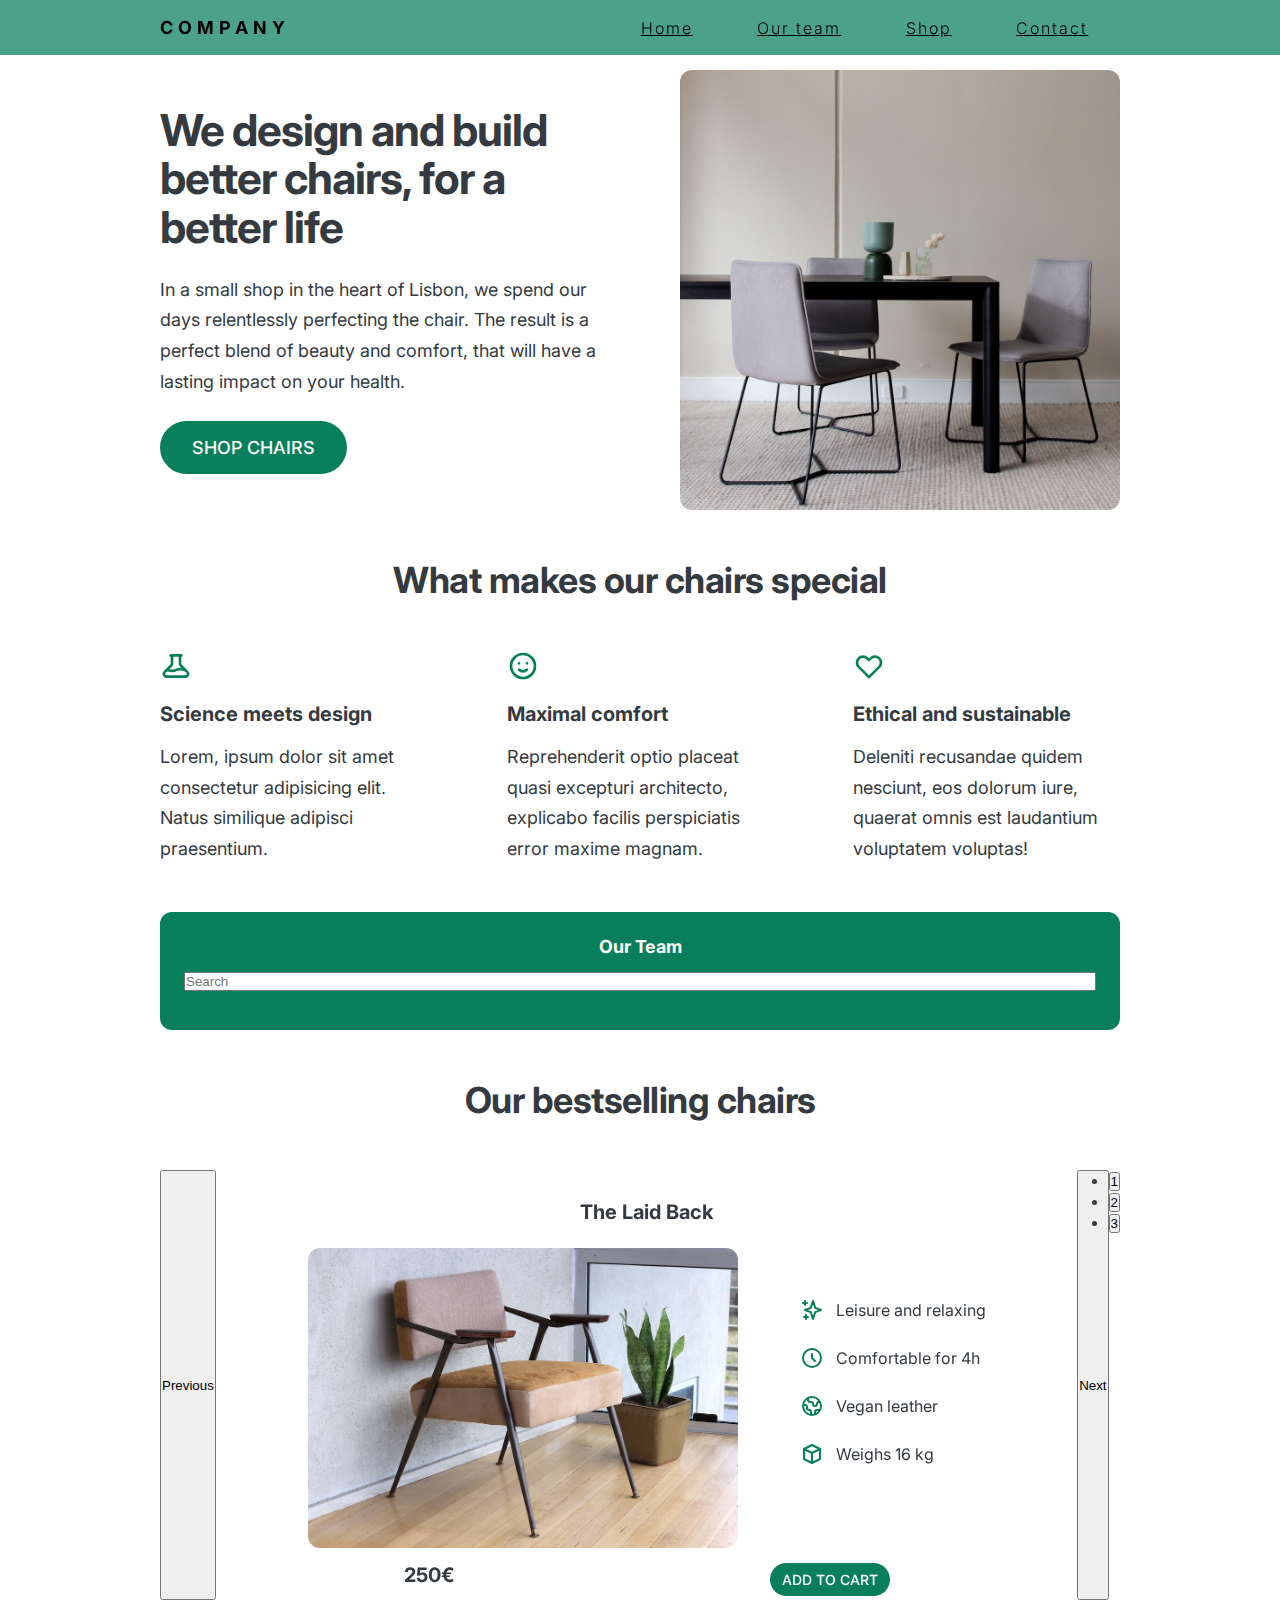
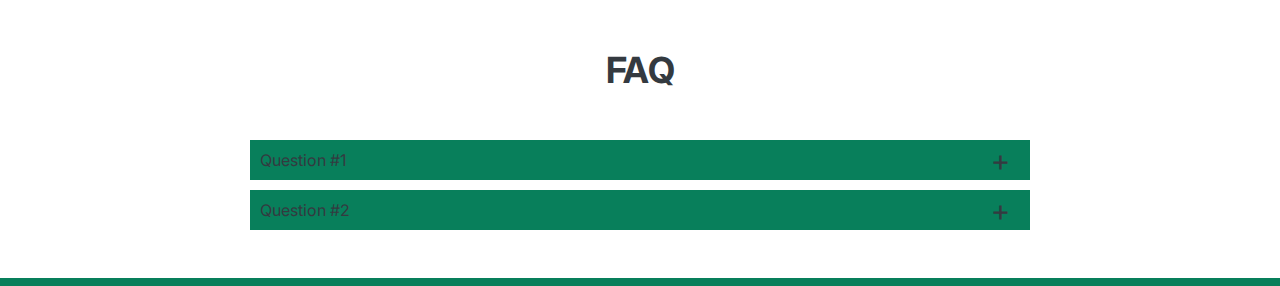
==== index.html @ be078043 "Add files via upload" ====
<!DOCTYPE html>
<html lang="en">
  <head>
    <meta charset="UTF-8" />
    <meta http-equiv="X-UA-Compatible" content="IE=edge" />
    <meta name="viewport" content="width=device-width, initial-scale=1.0" />

    <link rel="preconnect" href="https://fonts.googleapis.com" />
    <link rel="preconnect" href="https://fonts.gstatic.com" crossorigin />
    <link
      href="https://fonts.googleapis.com/css2?family=Inter:wght@400;500;700&display=swap"
      rel="stylesheet"
    />
    <link rel="stylesheet" type="text/css" href="slick.css" />
    <link
      href="https://kenwheeler.github.io/slick/slick/slick-theme.css"
      rel="stylesheet"
    />
    <link rel="stylesheet" href="style.css" />
    <link
      rel="stylesheet"
      href="https://cdnjs.cloudflare.com/ajax/libs/font-awesome/6.0.0/css/all.min.css"
    />
    <link rel="stylesheet" href="css/reset.css">
    <title>Chair Shop</title>
  </head>
  <body>
    <nav>
      <div class="logo" id="logo">
        <h4>COMPANY</h4>
      </div>
      <ul class="nav-links">
        <li>
          <a href="index.html">Home</a>
        </li>
        <li>
          <a href="#our-team">Our team</a>
        </li>
        <li>
          <a href="#slick">Shop</a>
        </li>
        <li>
          <a href="contact.html">Contact</a>
        </li>
      </ul>
      <div class="burger">
        <div class="line1"></div>
        <div class="line2"></div>
        <div class="line3"></div>
      </div>
    </nav>
    <div class="container">
      <header>
        <div class="header-text-box">
          <h1>We design and build better chairs, for a better life</h1>
          <p class="header-text">
            In a small shop in the heart of Lisbon, we spend our days
            relentlessly perfecting the chair. The result is a perfect blend of
            beauty and comfort, that will have a lasting impact on your health.
          </p>
          <a class="btn btn--big" href="#">Shop chairs</a>
        </div>
        <img src="hero.jpg" alt="Photo" />
      </header>

      <section>
        <h2>What makes our chairs special</h2>
        <div class="grid-3-cols">
          <div>
            <svg
              xmlns="http://www.w3.org/2000/svg"
              class="features-icon"
              fill="none"
              viewBox="0 0 24 24"
              stroke="currentColor"
            >
              <path
                stroke-linecap="round"
                stroke-linejoin="round"
                stroke-width="2"
                d="M19.428 15.428a2 2 0 00-1.022-.547l-2.387-.477a6 6 0 00-3.86.517l-.318.158a6 6 0 01-3.86.517L6.05 15.21a2 2 0 00-1.806.547M8 4h8l-1 1v5.172a2 2 0 00.586 1.414l5 5c1.26 1.26.367 3.414-1.415 3.414H4.828c-1.782 0-2.674-2.154-1.414-3.414l5-5A2 2 0 009 10.172V5L8 4z"
              />
            </svg>
            <p class="features-title"><strong>Science meets design</strong></p>
            <p class="features-text">
              Lorem, ipsum dolor sit amet consectetur adipisicing elit. Natus
              similique adipisci praesentium.
            </p>
          </div>

          <div>
            <svg
              xmlns="http://www.w3.org/2000/svg"
              class="features-icon"
              fill="none"
              viewBox="0 0 24 24"
              stroke="currentColor"
            >
              <path
                stroke-linecap="round"
                stroke-linejoin="round"
                stroke-width="2"
                d="M14.828 14.828a4 4 0 01-5.656 0M9 10h.01M15 10h.01M21 12a9 9 0 11-18 0 9 9 0 0118 0z"
              />
            </svg>
            <p class="features-title">
              <strong>Maximal comfort</strong>
            </p>
            <p class="features-text">
              Reprehenderit optio placeat quasi excepturi architecto, explicabo
              facilis perspiciatis error maxime magnam.
            </p>
          </div>

          <div>
            <svg
              xmlns="http://www.w3.org/2000/svg"
              class="features-icon"
              fill="none"
              viewBox="0 0 24 24"
              stroke="currentColor"
            >
              <path
                stroke-linecap="round"
                stroke-linejoin="round"
                stroke-width="2"
                d="M4.318 6.318a4.5 4.5 0 000 6.364L12 20.364l7.682-7.682a4.5 4.5 0 00-6.364-6.364L12 7.636l-1.318-1.318a4.5 4.5 0 00-6.364 0z"
              />
            </svg>
            <p class="features-title">
              <strong>Ethical and sustainable</strong>
            </p>
            <p class="features-text">
              Deleniti recusandae quidem nesciunt, eos dolorum iure, quaerat
              omnis est laudantium voluptatem voluptas!
            </p>
          </div>
        </div>
      </section>

      <section class="our-team" id="our-team">
        <div class="team-container">
          <div class="search-block">
            <h4>Our Team</h4>
            <input type="text" id="filter" placeholder="Search" />
          </div>
          <ul id="result" class="user-list"></ul>
        </div>
      </section>

      <section id="slick">
        <h2>Our bestselling chairs</h2>
        <div class="slider multiple-items">
          <div class="slider_item">
            <h3>The Laid Back</h3>
            <div class="chair-info">
              <img src="chair-1.jpg" alt="Chair" />
              <ul class="chair-details">
                <li>
                  <svg
                    xmlns="http://www.w3.org/2000/svg"
                    class="chair-icon"
                    fill="none"
                    viewBox="0 0 24 24"
                    stroke="currentColor"
                  >
                    <path
                      stroke-linecap="round"
                      stroke-linejoin="round"
                      stroke-width="2"
                      d="M5 3v4M3 5h4M6 17v4m-2-2h4m5-16l2.286 6.857L21 12l-5.714 2.143L13 21l-2.286-6.857L5 12l5.714-2.143L13 3z"
                    />
                  </svg>
                  <span>Leisure and relaxing</span>
                </li>
                <li>
                  <svg
                    xmlns="http://www.w3.org/2000/svg"
                    class="chair-icon"
                    fill="none"
                    viewBox="0 0 24 24"
                    stroke="currentColor"
                  >
                    <path
                      stroke-linecap="round"
                      stroke-linejoin="round"
                      stroke-width="2"
                      d="M12 8v4l3 3m6-3a9 9 0 11-18 0 9 9 0 0118 0z"
                    />
                  </svg>
                  <span>Comfortable for 4h</span>
                </li>
                <li>
                  <svg
                    xmlns="http://www.w3.org/2000/svg"
                    class="chair-icon"
                    fill="none"
                    viewBox="0 0 24 24"
                    stroke="currentColor"
                  >
                    <path
                      stroke-linecap="round"
                      stroke-linejoin="round"
                      stroke-width="2"
                      d="M3.055 11H5a2 2 0 012 2v1a2 2 0 002 2 2 2 0 012 2v2.945M8 3.935V5.5A2.5 2.5 0 0010.5 8h.5a2 2 0 012 2 2 2 0 104 0 2 2 0 012-2h1.064M15 20.488V18a2 2 0 012-2h3.064M21 12a9 9 0 11-18 0 9 9 0 0118 0z"
                    />
                  </svg>
                  <span>Vegan leather</span>
                </li>
                <li>
                  <svg
                    xmlns="http://www.w3.org/2000/svg"
                    class="chair-icon"
                    fill="none"
                    viewBox="0 0 24 24"
                    stroke="currentColor"
                  >
                    <path
                      stroke-linecap="round"
                      stroke-linejoin="round"
                      stroke-width="2"
                      d="M20 7l-8-4-8 4m16 0l-8 4m8-4v10l-8 4m0-10L4 7m8 4v10M4 7v10l8 4"
                    />
                  </svg>
                  <span>Weighs 16 kg</span>
                </li>
              </ul>
            </div>

            <div class="chair-price">
              <strong>250€</strong>
              <a href="#" class="btn btn--small">Add to cart</a>
            </div>
          </div>
          <div class="slider_item">
            <h3>The Worker Bee</h3>
            <div class="chair-info">
              <img src="chair-2.jpg" alt="Chair" />
              <ul class="chair-details">
                <li>
                  <svg
                    xmlns="http://www.w3.org/2000/svg"
                    class="chair-icon"
                    fill="none"
                    viewBox="0 0 24 24"
                    stroke="currentColor"
                  >
                    <path
                      stroke-linecap="round"
                      stroke-linejoin="round"
                      stroke-width="2"
                      d="M5 3v4M3 5h4M6 17v4m-2-2h4m5-16l2.286 6.857L21 12l-5.714 2.143L13 21l-2.286-6.857L5 12l5.714-2.143L13 3z"
                    />
                  </svg>
                  <span>Work</span>
                </li>
                <li>
                  <svg
                    xmlns="http://www.w3.org/2000/svg"
                    class="chair-icon"
                    fill="none"
                    viewBox="0 0 24 24"
                    stroke="currentColor"
                  >
                    <path
                      stroke-linecap="round"
                      stroke-linejoin="round"
                      stroke-width="2"
                      d="M12 8v4l3 3m6-3a9 9 0 11-18 0 9 9 0 0118 0z"
                    />
                  </svg>
                  <span>Comfortable for 8h</span>
                </li>
                <li>
                  <svg
                    xmlns="http://www.w3.org/2000/svg"
                    class="chair-icon"
                    fill="none"
                    viewBox="0 0 24 24"
                    stroke="currentColor"
                  >
                    <path
                      stroke-linecap="round"
                      stroke-linejoin="round"
                      stroke-width="2"
                      d="M3.055 11H5a2 2 0 012 2v1a2 2 0 002 2 2 2 0 012 2v2.945M8 3.935V5.5A2.5 2.5 0 0010.5 8h.5a2 2 0 012 2 2 2 0 104 0 2 2 0 012-2h1.064M15 20.488V18a2 2 0 012-2h3.064M21 12a9 9 0 11-18 0 9 9 0 0118 0z"
                    />
                  </svg>
                  <span>Vegan leather</span>
                </li>
                <li>
                  <svg
                    xmlns="http://www.w3.org/2000/svg"
                    class="chair-icon"
                    fill="none"
                    viewBox="0 0 24 24"
                    stroke="currentColor"
                  >
                    <path
                      stroke-linecap="round"
                      stroke-linejoin="round"
                      stroke-width="2"
                      d="M20 7l-8-4-8 4m16 0l-8 4m8-4v10l-8 4m0-10L4 7m8 4v10M4 7v10l8 4"
                    />
                  </svg>
                  <span>Weighs 22 kg</span>
                </li>
              </ul>
            </div>
            <div class="chair-price">
              <strong>250€</strong>
              <a href="#" class="btn btn--small">Add to cart</a>
            </div>
          </div>
          <div class="slider_item">
            <h3>The Chair 4/2</h3>
            <div class="chair-info">
              <img src="chair-3.jpg" alt="Chair" />
              <ul class="chair-details">
                <li>
                  <svg
                    xmlns="http://www.w3.org/2000/svg"
                    class="chair-icon"
                    fill="none"
                    viewBox="0 0 24 24"
                    stroke="currentColor"
                  >
                    <path
                      stroke-linecap="round"
                      stroke-linejoin="round"
                      stroke-width="2"
                      d="M5 3v4M3 5h4M6 17v4m-2-2h4m5-16l2.286 6.857L21 12l-5.714 2.143L13 21l-2.286-6.857L5 12l5.714-2.143L13 3z"
                    />
                  </svg>
                  <span>Leisure and relaxing</span>
                </li>
                <li>
                  <svg
                    xmlns="http://www.w3.org/2000/svg"
                    class="chair-icon"
                    fill="none"
                    viewBox="0 0 24 24"
                    stroke="currentColor"
                  >
                    <path
                      stroke-linecap="round"
                      stroke-linejoin="round"
                      stroke-width="2"
                      d="M12 8v4l3 3m6-3a9 9 0 11-18 0 9 9 0 0118 0z"
                    />
                  </svg>
                  <span>Comfortable all day!</span>
                </li>
                <li>
                  <svg
                    xmlns="http://www.w3.org/2000/svg"
                    class="chair-icon"
                    fill="none"
                    viewBox="0 0 24 24"
                    stroke="currentColor"
                  >
                    <path
                      stroke-linecap="round"
                      stroke-linejoin="round"
                      stroke-width="2"
                      d="M3.055 11H5a2 2 0 012 2v1a2 2 0 002 2 2 2 0 012 2v2.945M8 3.935V5.5A2.5 2.5 0 0010.5 8h.5a2 2 0 012 2 2 2 0 104 0 2 2 0 012-2h1.064M15 20.488V18a2 2 0 012-2h3.064M21 12a9 9 0 11-18 0 9 9 0 0118 0z"
                    />
                  </svg>
                  <span>Organic cotton</span>
                </li>
                <li>
                  <svg
                    xmlns="http://www.w3.org/2000/svg"
                    class="chair-icon"
                    fill="none"
                    viewBox="0 0 24 24"
                    stroke="currentColor"
                  >
                    <path
                      stroke-linecap="round"
                      stroke-linejoin="round"
                      stroke-width="2"
                      d="M20 7l-8-4-8 4m16 0l-8 4m8-4v10l-8 4m0-10L4 7m8 4v10M4 7v10l8 4"
                    />
                  </svg>
                  <span>Weighs 80 kg</span>
                </li>
              </ul>
            </div>
            <div class="chair-price">
              <strong>250€</strong>
              <a href="#" class="btn btn--small">Add to cart</a>
            </div>
          </div>
        </div>
      </section>

      <section>
        <div class="accordion-body">
          <div class="acccrodion">
            <h2>FAQ</h2>

            <div class="faq">
              <div class="accrordion-title">Question #1</div>
              <div class="content">
                Lorem ipsum dolor sit amet consectetur adipisicing elit. Quo ut
                itaque iste amet officiis natus fugiat sed nostrum culpa
                eligendi, quas, totam neque magnam quasi rerum. Nostrum
                perspiciatis adipisci numquam.
              </div>
            </div>

            <div class="faq">
              <div class="accrordion-title">Question #2</div>
              <div class="content">
                Lorem ipsum dolor sit amet consectetur adipisicing elit. Quo ut
                itaque iste amet officiis natus fugiat sed nostrum culpa
                eligendi, quas, totam neque magnam quasi rerum. Nostrum
                perspiciatis adipisci numquam.
              </div>
            </div>
          </div>
        </div>
      </section>
    </div>
    <script src="https://code.jquery.com/jquery-3.6.0.min.js"></script>
    <script src="slick.min.js"></script>
    <script src="script.js"></script>
  </body>
</html>
---- style.css ----
* {
  margin: 0;
  padding: 0;
  box-sizing: border-box;
}

body {
  font-family: "Inter", sans-serif;
  color: #343a40;
  border-bottom: 8px solid #087f5b;
  margin-top: 70px;
}

.container {
  width: 960px;
  margin: 0 auto;
}

header,
section {
  margin-bottom: 48px;
}

h2 {
  margin-bottom: 48px;
  font-size: 36px;
  letter-spacing: -0.5px;
  text-align: center;
}

.grid-3-cols {
  display: grid;
  grid-template-columns: repeat(3, 1fr);
  column-gap: 80px;
}

.btn:link,
.btn:visited {
  background-color: #087f5b;
  color: #fff;
  text-decoration: none;
  text-transform: uppercase;
  padding: 16px 32px;
  display: inline-block;
  font-weight: 500;
  font-size: 18px;
  border-radius: 100px;
}

.btn:hover,
.btn:active {
  background-color: #099268;
}

.btn--big:link,
.btn--big:visited {
  font-size: 18px;
  padding: 16px 32px;
}

.btn--small:link,
.btn--small:visited {
  font-size: 14px;
  padding: 8px 12px;
}

img {
  border-radius: 12px;
}
/* HEADER */
header {
  display: grid;
  grid-template-columns: repeat(2, 1fr);
  column-gap: 80px;
  margin-top: 48px;
}

.header-text-box {
  align-self: center;
}

h1 {
  margin-bottom: 24px;
  font-size: 44px;
  line-height: 1.1;
  letter-spacing: -1px;
}

.header-text {
  margin-bottom: 24px;
  font-size: 18px;
  line-height: 1.7;
}

img {
  width: 100%;
}

/* FEATURES */
.features-icon {
  stroke: #087f5b;
  width: 32px;
  height: 32px;
  margin-bottom: 16px;
}

.features-title {
  margin-bottom: 16px;
  font-size: 20px;
}

.features-text {
  font-size: 18px;
  line-height: 1.7;
}

/* Our Team */
.our-team {
  background-color: #087f5b;
  color: #fff;
  padding: 24px;
  border-radius: 12px;
}

.testimonial-box {
  grid-column: 2 / -1;
  align-self: center;
}

.testimonial-box h2 {
  margin-bottom: 24px;
  font-size: 24px;
}

.testimonial-text {
  font-style: italic;
  margin-bottom: 24px;
  font-size: 18px;
  line-height: 1.7;
}

/* CHAIRS */
.chair {
  box-shadow: 0 20px 30px 0 rgba(0, 0, 0, 0.07);
  border-radius: 12px;
}

.chair img {
  border-bottom-left-radius: 0;
  border-bottom-right-radius: 0;
}

.chair-box {
  padding: 24px;
}

h3 {
  margin-bottom: 24px;
  font-size: 20px;
  text-align: center;
}

.chair-details {
  list-style: none;
  margin-top: 50px;
}

.chair-details li {
  display: flex;
  align-items: center;
  gap: 12px;
  margin-bottom: 24px;
}

.chair-details li:last-child {
  margin-bottom: 0;
}

.chair-icon {
  stroke: #087f5b;
  width: 24px;
  height: 24px;
}

.chair-price {
  display: flex;
  justify-content: space-around;
  font-size: 20px;
  margin-top: 15px;
}

.chair-info {
  display: flex;
  justify-content: space-evenly;
}

footer {
  margin-bottom: 48px;
  font-size: 14px;
  color: #495057;
}

/* nav */

nav {
  position: fixed;
  background-color: rgba(8, 127, 91, 0.726);
  width: 100%;
  top: 0px;
  display: flex;
  align-items: center;
  justify-content: space-around;
  min-height: 55px;
}

.logo {
  color: black;
  letter-spacing: 5px;
  font-size: 22px;
  cursor: pointer;
}

.nav-links {
  display: flex;
  justify-content: space-around;
  width: 40%;
}

.nav-links li {
  list-style: none;
}

.nav-links a {
  color: black;
  letter-spacing: 2px;
  font-size: 16px;
  font-weight: 300;
  transition: all 0.3s ease;
}

.nav-links a:hover {
  color: #ffffff;
}

.burger {
  display: none;
  cursor: pointer;
}

.burger div {
  width: 25px;
  height: 3px;
  background-color: black;
  margin: 5px;
  transition: all 0.1s ease;
}

@media (max-width: 768px) {
  .nav-links {
    position: absolute;
    right: 0px;
    height: 80vh;
    top: 55px;
    background-color: rgba(255, 255, 255, 0.7);
    display: flex;
    flex-direction: column;
    align-items: center;
    transform: translate(100%);
    transition: 0.5s ease-in;
  }
  .nav-links a:hover {
    color: #087f5b;
  }
  .burger {
    display: block;
  }
  .nav-links li {
    opacity: 0;
  }
}

.nav-active {
  transform: translateX(0%);
}

@keyframes navLinksAnim {
  from {
    opacity: 0;
    transform: translateX(50px);
  }
  to {
    opacity: 1;
    transform: translateX(0px);
  }
}

.change .line1 {
  transform: rotate(-45deg) translate(-5px, 6px);
}
.change .line2 {
  opacity: 0;
}
.change .line3 {
  transform: rotate(45deg) translate(-5px, -6px);
}

/* Slider */
.slider {
  display: flex;
}
.slider .slider_item {
  width: 150px;
  height: 250px;
  margin: 30px;
  padding-bottom: 370px;
}
.slider .slider_item img {
  width: 430px;
  height: 300px;
  display: block;
  object-fit: cover;
}

/* filter */
.team-container {
  width: 100%;
}
.search-block input {
  width: 100%;
  margin-bottom: 15px;
  margin-top: 15px;
}
.user-list img {
  width: 100px;
  height: 100px;
  margin-right: 15px;
}

.user-list li.active {
  display: none;
}

.user-list {
  display: flex;
}

h4 {
  text-align: center;
  font-size: 18px;
}

/* accordion styles */
.acccrodion {
  max-width: 800px;
  width: 100%;
  margin: 20px auto;
}
.faq {
  position: relative;
  background-color: #087f5b;
  margin: 10px;
}
.accrordion-title {
  position: relative;
  padding: 10px;
}
.accrordion-title::before {
  content: "+";
  position: absolute;
  top: 50%;
  right: 20px;
  transform: translateY(-50%);
  font-size: 30px;
}
.content {
  position: relative;
  background-color: #fff;
  height: 0;
  overflow: hidden;
  font-size: 20px;
  transition: 0.7s;
}

.faq.active .content {
  height: 100px;
  padding-top: 25px;
}

.faq.active .accrordion-title::before {
  content: "-";
  font-size: 30px;
}
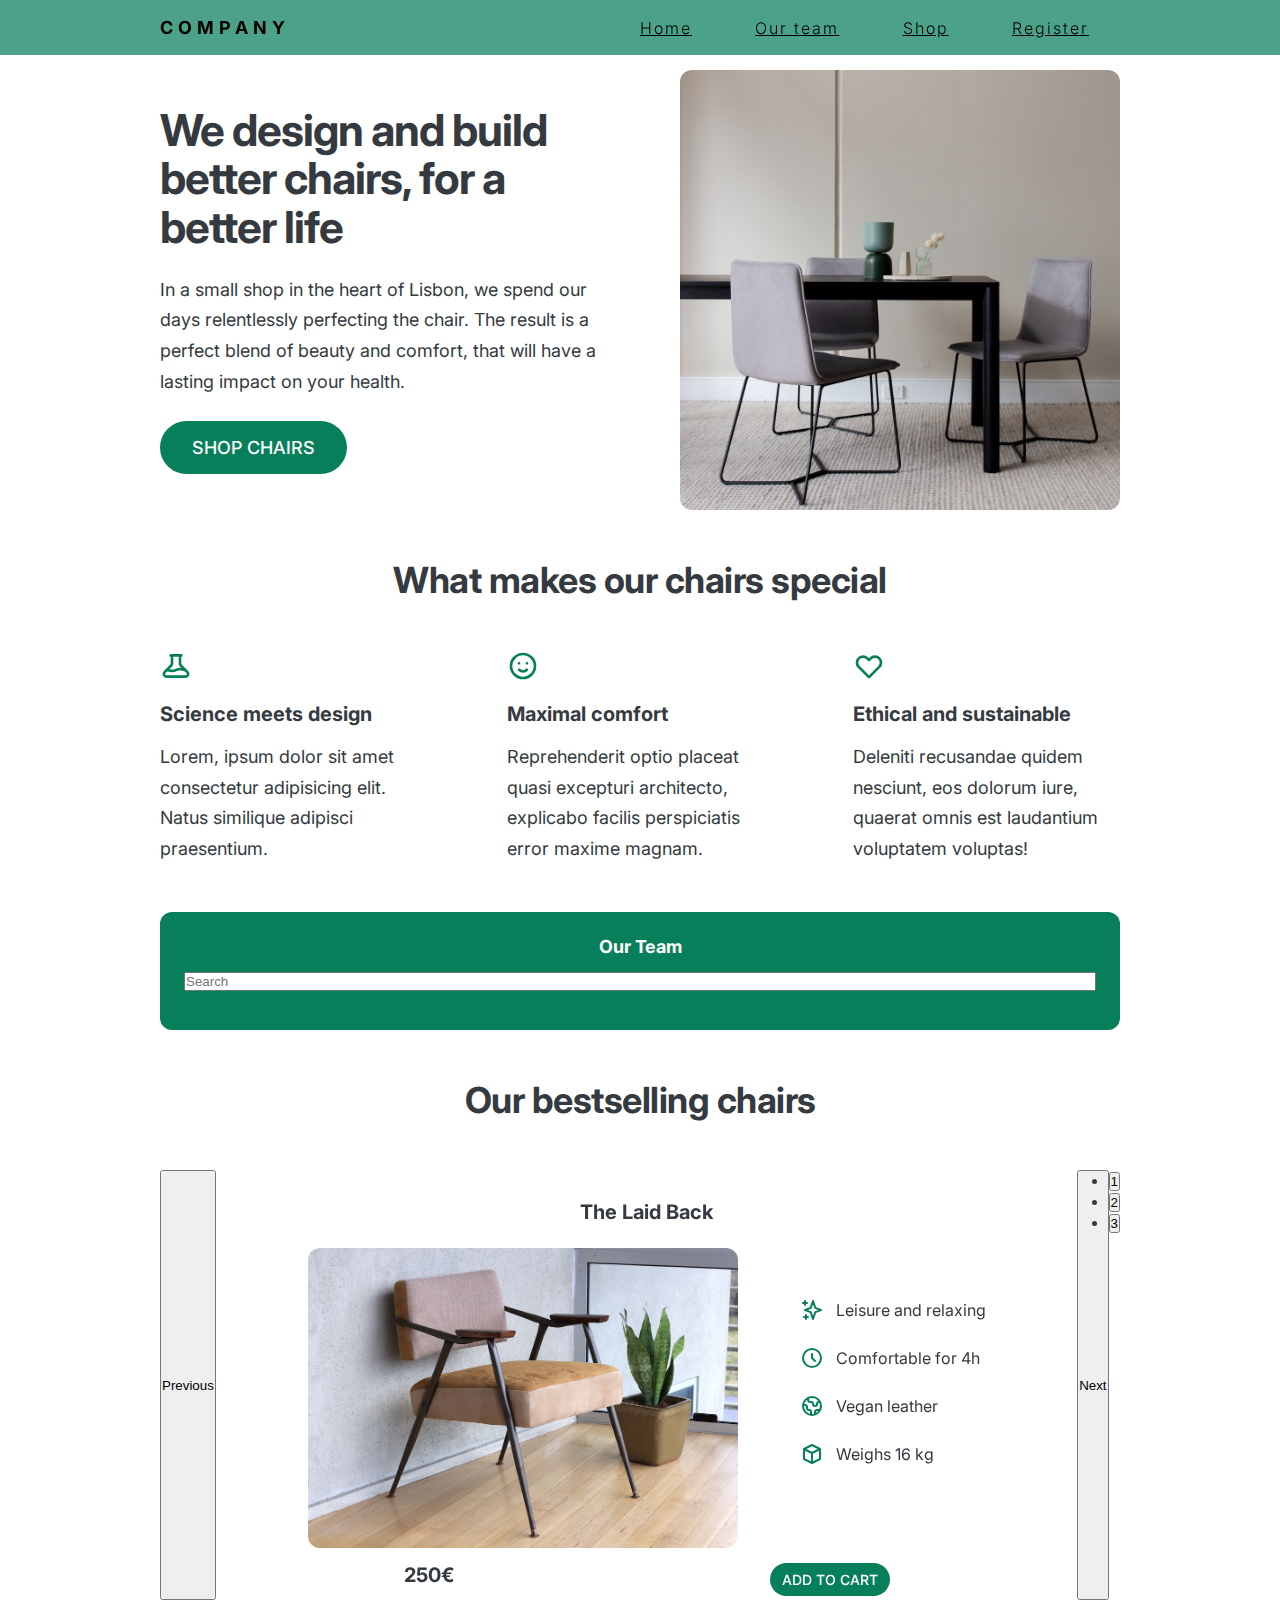
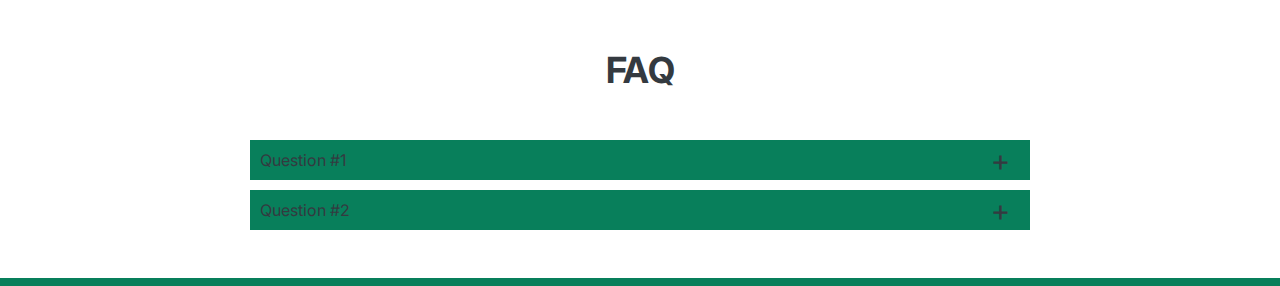
==== commit d1a1881d: "Add files via upload" ====
--- a/index.html
+++ b/index.html
@@ -21,7 +21,7 @@
       rel="stylesheet"
       href="https://cdnjs.cloudflare.com/ajax/libs/font-awesome/6.0.0/css/all.min.css"
     />
-    <link rel="stylesheet" href="css/reset.css">
+    <link rel="stylesheet" href="css/reset.css" />
     <title>Chair Shop</title>
   </head>
   <body>
@@ -40,7 +40,7 @@
           <a href="#slick">Shop</a>
         </li>
         <li>
-          <a href="contact.html">Contact</a>
+          <a href="Register.html">Register</a>
         </li>
       </ul>
       <div class="burger">
